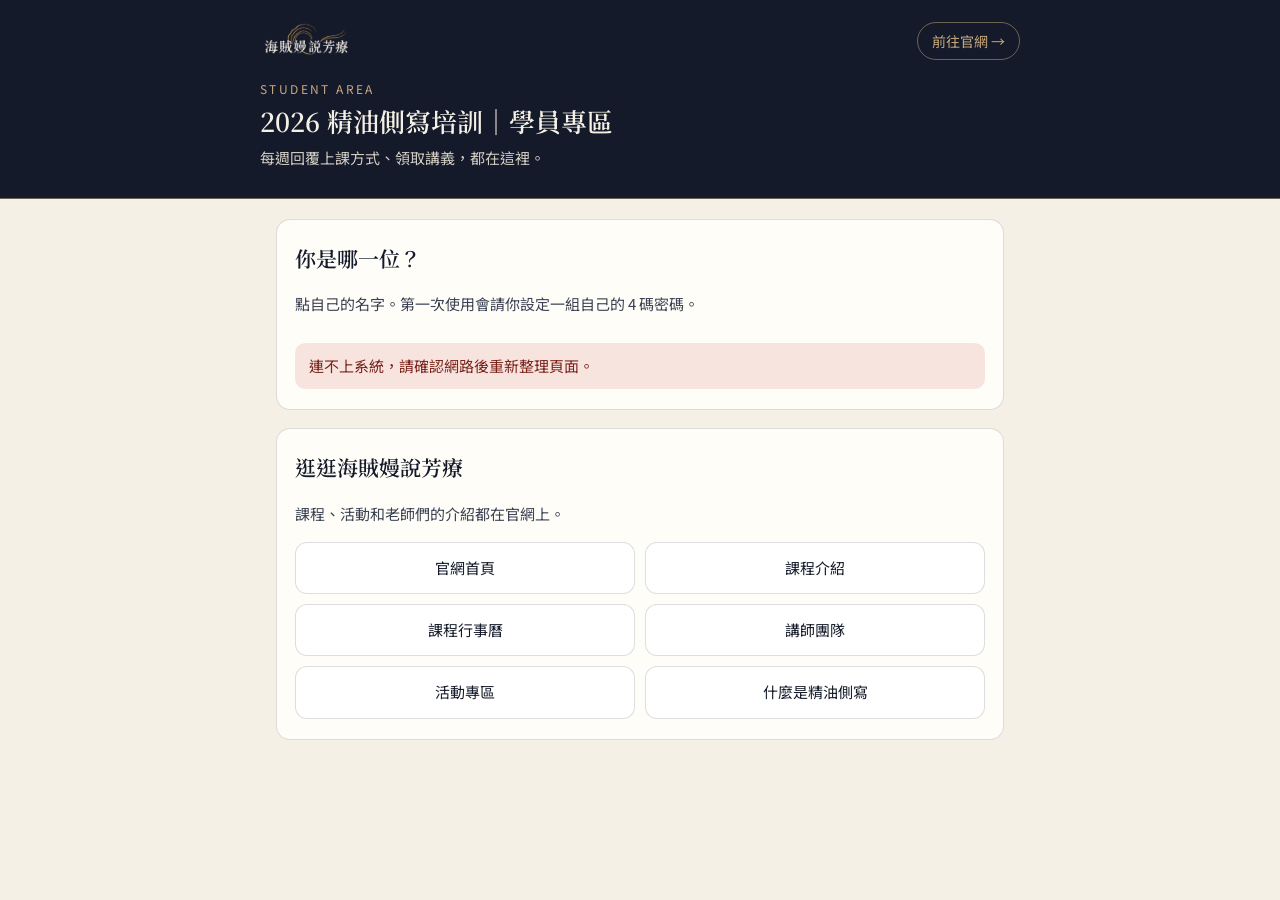
==== class-2026/index.html @ ffce5cee "學員專區：成果發表會標明顧及隱私不提供回放" ====
<!DOCTYPE html>
<html lang="zh-TW">
<head>
<meta charset="UTF-8">
<meta name="viewport" content="width=device-width, initial-scale=1">
<meta name="robots" content="noindex, nofollow">
<title>學員專區｜海賊嫚說芳療</title>
<link rel="preconnect" href="https://fonts.googleapis.com">
<link href="https://fonts.googleapis.com/css2?family=Noto+Sans+TC:wght@400;500;700&family=Noto+Serif+TC:wght@600&display=swap" rel="stylesheet">
<link rel="stylesheet" href="style.css?v=5">
</head>
<body>
<header class="top">
  <div class="top-inner">
    <div class="top-row"><a href="../index.html" aria-label="海賊嫚說芳療官網首頁"><img src="../logo-year-rings-white-gold-v2.png" alt="海賊嫚說芳療"></a><a class="top-link" href="../index.html">前往官網 →</a></div>
    <p class="eyebrow">STUDENT AREA</p>
    <h1>2026 精油側寫培訓｜學員專區</h1>
    <p class="sub">每週回覆上課方式、領取講義，都在這裡。</p>
  </div>
</header>
<main>
  <p class="muted hidden" id="loading">載入中…</p>

  <!-- 1. 選名字 -->
  <section class="card hidden" id="step-name">
    <h2>你是哪一位？</h2>
    <p class="muted">點自己的名字。第一次使用會請你設定一組自己的 4 碼密碼。</p>
    <div class="choices names" id="names"></div>
    <div class="alert hidden" id="name-err"></div>
  </section>

  <!-- 2. 設定或輸入密碼 -->
  <section class="card hidden" id="step-pin">
    <div class="row">
      <h2 id="pin-title">輸入密碼</h2>
      <button class="btn ghost" type="button" id="pin-back">換名字</button>
    </div>
    <p class="muted" id="pin-desc"></p>
    <form id="pin-form">
      <input type="password" id="pin1" inputmode="numeric" pattern="\d{4}" maxlength="4" autocomplete="off" aria-label="4 碼密碼" placeholder="4 碼數字">
      <input type="password" id="pin2" inputmode="numeric" pattern="\d{4}" maxlength="4" autocomplete="off" aria-label="再輸入一次" placeholder="再輸入一次" style="margin-top:10px">
      <button class="btn" type="submit" id="pin-btn">進入</button>
    </form>
    <p class="hint" id="pin-help"></p>
    <div class="alert hidden" id="pin-err"></div>
  </section>

  <!-- 3. 出席調查 -->
  <section class="card hidden" id="step-form">
    <div class="row">
      <h2 id="hello">你好</h2>
      <button class="btn ghost" type="button" id="logout">不是我，換人</button>
    </div>
    <p class="muted">選堂次，告訴老師這堂你會怎麼上課。可以一次把後面幾堂都先填好，也可以每週再填；截止前都能回來改，以最後一次為準。</p>
    <div class="alert" style="background:#F3ECDF;color:#4A3A22">
      <b>請注意</b><br>
      ・填寫與更改的截止時間是<b>上課前一天晚上 8 點</b>（週三班是週二晚上 8 點，週六班和請假是週五晚上 8 點），之後就不能再改。<br>
      ・選了實體或線上，就請<b>務必出席</b>。教室、講義、精油和線上安排都是照這份統計準備的。臨時有狀況，請直接私訊小馨子。
    </div>
    <div class="tabs" role="tablist" id="tabs"></div>
    <div id="session-head"></div>

    <h3>① 這堂上哪一天？</h3>
    <div class="choices" id="days"></div>

    <div id="mode-wrap">
      <h3>② 用什麼方式上課？</h3>
      <div class="choices" id="modes"></div>
      <p class="hint" id="mode-note"></p>
    </div>

    <h3>想跟老師說的話（可不填）</h3>
    <textarea id="note" maxlength="200" placeholder="例如：會晚 20 分鐘到"></textarea>

    <button class="btn" type="button" id="submit">送出</button>
    <div class="alert hidden" id="lock-msg"></div>
    <div class="alert hidden" id="form-err"></div>
    <div class="ok hidden" id="form-ok"></div>
    <div id="after-dl"></div>
  </section>

  <!-- 4. 講義 -->
  <section class="card hidden" id="step-dl">
    <h2>我的講義</h2>
    <p class="muted">每份講義都印有你的名字，僅供個人學習使用，請不要轉傳。老師更新內容時，會標示「有新版」，請重新下載。</p>
    <ul class="dl" id="dl-list"></ul>
    <p class="muted hidden" id="dl-empty">講義還沒上傳，上課前會放上來。</p>
    <div class="alert hidden" id="dl-err"></div>
  </section>

  <!-- 5. 上課資訊 -->
  <section class="card hidden" id="step-info">
    <h2>上課資訊</h2>
    <ul class="info">
      <li>時間：09:30–16:30（午休一小時）</li>
      <li>教室：臺北市中山區新生北路1段110號8樓之3（Google Map 可搜尋「保信乾洗商店」）</li>
      <li>線上：Google Meet，與實體課程同步</li>
      <li>週三班：11/18、11/25、12/2、12/9，成果發表會 2027/1/6</li>
      <li>週六班：11/21、11/28、12/5、12/12，成果發表會 2027/1/9</li>
    </ul>
  </section>

  <!-- 6. 官網 -->
  <section class="card" id="site-card">
    <h2>逛逛海賊嫚說芳療</h2>
    <p class="muted">課程、活動和老師們的介紹都在官網上。</p>
    <div class="site-links">
      <a href="../index.html">官網首頁</a>
      <a href="../courses.html">課程介紹</a>
      <a href="../calendar.html">課程行事曆</a>
      <a href="../team.html">講師團隊</a>
      <a href="../events.html">活動專區</a>
      <a href="../profiling.html">什麼是精油側寫</a>
    </div>
  </section>
</main>

<script src="common.js?v=5"></script>
<script>
const $ = id => document.getElementById(id);
const store = {
  get(k) { try { return localStorage.getItem(k); } catch (e) { return null; } },
  set(k, v) { try { localStorage.setItem(k, v); } catch (e) {} },
  del(k) { try { localStorage.removeItem(k); } catch (e) {} },
};
const state = { roster: [], name: '', pin: '', claimed: false, latest: {}, handouts: [], idx: currentIndex(), day: '', mode: '' };
const LOGGED_IN = ['step-form', 'step-dl', 'step-info'];

function show(id, on = true) { $(id).classList.toggle('hidden', !on); }
function only(ids) {
  ['loading', 'step-name', 'step-pin', ...LOGGED_IN].forEach(id => show(id, ids.includes(id)));
}
function errText(code) {
  return ({
    pin: '密碼不對，請再試一次。',
    pinformat: '密碼要是 4 個數字。',
    locked: '輸錯太多次了，請 15 分鐘後再試，或直接找小馨子。',
    claimed: '這個名字剛剛已經被設定密碼了。如果不是你設定的，請找小馨子。',
    unclaimed: '這個名字還沒設定密碼，請重新點一次自己的名字。',
    name: '名單裡找不到這個名字，請找小馨子。',
    deadline: '這個選項已經過了截止時間（上課前一天晚上 8 點），有狀況請私訊小馨子。',
    locked_prev: '這堂你原本的登記已經截止，不能再更改，有狀況請私訊小馨子。',
    file: '找不到這份講義，請找小馨子。',
  })[code] || '系統忙碌中，請稍後再試，或找小馨子。（' + code + '）';
}

// ---------- 登入 ----------
async function loadRoster() {
  only(['loading']);
  try {
    const r = await api({ action: 'roster' });
    if (!r.ok) throw new Error(r.error);
    state.roster = r.students;
    $('names').innerHTML = r.students.map(s =>
      `<button type="button" class="choice" data-name="${esc(s.name)}">${esc(s.name)}${s.claimed ? '' : '<small>第一次使用</small>'}</button>`).join('');
    only(['step-name']);
  } catch (e) {
    only(['step-name']);
    $('name-err').textContent = '連不上系統，請確認網路後重新整理頁面。'; show('name-err');
  }
}

function askPin(name) {
  const s = state.roster.find(x => x.name === name);
  state.name = name; state.claimed = !!(s && s.claimed);
  $('pin1').value = ''; $('pin2').value = ''; show('pin-err', false);
  show('pin2', !state.claimed);
  if (state.claimed) {
    $('pin-title').textContent = name + '，請輸入密碼';
    $('pin-desc').textContent = '輸入你之前設定的 4 碼密碼。';
    $('pin-help').textContent = '忘記密碼，或你從來沒設定過卻要你輸入密碼（可能有人點錯名字），請找小馨子幫你重設。';
    $('pin-btn').textContent = '進入';
  } else {
    $('pin-title').textContent = name + '，設定你的密碼';
    $('pin-desc').textContent = '第一次使用，請設定一組你自己記得住的 4 碼數字。之後這個名字只有你進得去。';
    $('pin-help').textContent = '這台手機會記住你，下次打開就直接進來。換手機時才需要再輸入。';
    $('pin-btn').textContent = '設定並進入';
  }
  only(['step-pin']);
  $('pin1').focus();
}

async function submitPin() {
  const p1 = $('pin1').value.trim(), p2 = $('pin2').value.trim();
  show('pin-err', false);
  if (!/^\d{4}$/.test(p1)) { $('pin-err').textContent = errText('pinformat'); show('pin-err'); return; }
  if (!state.claimed && p1 !== p2) { $('pin-err').textContent = '兩次輸入的密碼不一樣，請再輸入一次。'; show('pin-err'); return; }
  $('pin-btn').disabled = true;
  try {
    if (!state.claimed) {
      const c = await api({ action: 'claim', name: state.name, pin: p1 });
      if (!c.ok) throw new Error(c.error);
    }
    const ok = await login(state.name, p1);
    if (!ok) throw new Error(state.lastError || 'pin');
  } catch (e) {
    $('pin-err').textContent = errText(e.message); show('pin-err');
  } finally { $('pin-btn').disabled = false; }
}

async function login(name, pin) {
  const r = await api({ action: 'login', name, pin });
  if (!r.ok) { state.lastError = r.error; return false; }
  state.name = name; state.pin = pin; state.latest = r.latest || {}; state.handouts = r.handouts || [];
  store.set('cls_name', name); store.set('cls_pin', pin);
  $('hello').textContent = name + '，你好';
  only(LOGGED_IN);
  renderTabs(); renderSession(); renderHandouts();
  return true;
}

function logout() {
  store.del('cls_name'); store.del('cls_pin');
  state.name = ''; state.pin = ''; state.latest = {}; state.handouts = [];
  loadRoster();
}

// ---------- 出席調查 ----------
function renderTabs() {
  const cur = currentIndex();
  $('tabs').innerHTML = SESSIONS.map((s, i) => i < cur ? '' :
    `<button type="button" class="tab" role="tab" data-i="${i}" aria-selected="${i === state.idx}">${s.key}${i === cur ? '（本週）' : ''}</button>`).join('');
}

function renderSession() {
  const s = SESSIONS[state.idx];
  const mine = state.latest[s.key];
  state.day = mine ? mine.day : ''; state.mode = mine ? mine.mode : '';
  $('note').value = mine ? (mine.note || '') : '';
  $('session-head').innerHTML = `<p><span class="badge">${s.key}</span>　週三 ${md(s.wed)}／週六 ${md(s.sat)}</p>` +
    (mine ? `<div class="ok">你目前登記：${esc(summary(mine, s))}（${esc(mine.time)} 填寫）。要改的話重新選擇後送出。</div>` : '');
  show('form-ok', false); show('form-err', false); $('after-dl').innerHTML = '';
  renderChoices();
}

function summary(m, s) {
  if (m.day === '請假') return s.noReplay ? '請假（這堂沒有回放）' : '請假，看回放';
  return `${m.day} ${md(m.day === '週三' ? s.wed : s.sat)}・${m.mode}`;
}

function lockedPrev() {
  const s = SESSIONS[state.idx];
  const mine = state.latest[s.key];
  return !!(mine && Date.now() > deadlineOf(s, mine.day));
}

function renderChoices() {
  const s = SESSIONS[state.idx];
  const now = Date.now();
  const locked = lockedPrev();
  const days = [['週三', '週三班', md(s.wed)], ['週六', '週六班', md(s.sat)], ['請假', '請假', s.noReplay ? '這堂沒有回放' : '看回放']];
  $('days').innerHTML = days.map(([v, t, sub]) => {
    const closed = now > deadlineOf(s, v);
    return `<button type="button" class="choice" data-day="${v}" aria-pressed="${state.day === v}" ${closed || locked ? 'disabled' : ''}>${t}<small>${sub}</small>` +
      `<small>${closed ? '已截止' : deadlineText(s, v) + '前'}</small></button>`;
  }).join('');
  $('submit').disabled = locked;
  $('lock-msg').textContent = locked ? '這堂已經過了截止時間，不能再更改。臨時有狀況請直接私訊小馨子。' : '';
  show('lock-msg', locked);
  const needMode = state.day && state.day !== '請假';
  show('mode-wrap', needMode);
  if (s.modes.length === 1 && needMode) state.mode = s.modes[0];
  $('modes').innerHTML = ['實體', '線上'].map(m => {
    const ok = s.modes.includes(m);
    return `<button type="button" class="choice" data-mode="${m}" aria-pressed="${state.mode === m}" ${ok ? '' : 'disabled'}>${m === '實體' ? '實體（到教室）' : '線上（Google Meet）'}${ok ? (s.suggest === m ? '<small>建議這堂到現場</small>' : '') : '<small>本堂不開放</small>'}</button>`;
  }).join('');
  $('mode-note').textContent = s.note || '';
}

async function submit() {
  const s = SESSIONS[state.idx];
  show('form-err', false); show('form-ok', false);
  if (!state.day) { $('form-err').textContent = '請先選這堂上哪一天。'; show('form-err'); return; }
  if (state.day !== '請假' && !s.modes.includes(state.mode)) { $('form-err').textContent = '請選上課方式。'; show('form-err'); return; }
  $('submit').disabled = true;
  try {
    const r = await api({ action: 'submit', name: state.name, pin: state.pin, session: s.key, day: state.day, mode: state.mode, note: $('note').value.trim() });
    if (!r.ok) throw new Error(r.error);
    state.latest = r.latest || state.latest; state.handouts = r.handouts || state.handouts;
    renderSession(); renderHandouts();
    $('form-ok').textContent = `已收到！${s.key}：${summary(state.latest[s.key], s)}。謝謝你，老師那邊已經看得到了。`;
    show('form-ok');
    const these = state.handouts.filter(h => h.session === s.key);
    $('after-dl').innerHTML = these.length
      ? `<h3>順便領這堂的講義</h3><ul class="dl">${these.map(dlItem).join('')}</ul>`
      : `<p class="muted" style="margin-top:12px">這堂的講義還沒上傳，放上來後會出現在下方「我的講義」。</p>`;
  } catch (e) {
    $('form-err').textContent = e.message === 'pin' || e.message === 'locked'
      ? '登入狀態失效，請按「不是我，換人」重新登入。'
      : (e.message === 'deadline' || e.message === 'locked_prev') ? errText(e.message)
      : '送出失敗，請再按一次；一直不行請找小馨子。';
    show('form-err');
  } finally { $('submit').disabled = lockedPrev(); }
}

// ---------- 講義 ----------
function dlItem(h) {
  const tag = h.isNew ? ' <span class="badge" style="background:#F7E4DF;color:#7A231B">有新版</span>'
    : h.downloaded ? ' <small class="muted">已下載</small>' : '';
  return `<li><span><span class="badge">${esc(h.session)}</span> ${esc(h.title)}${tag}<br><small class="muted">${esc(h.updated || '')} 更新</small></span>` +
    `<button type="button" class="btn" data-id="${esc(h.id)}">下載</button></li>`;
}

function renderHandouts() {
  const list = state.handouts;
  show('dl-empty', list.length === 0);
  $('dl-list').innerHTML = list.map(dlItem).join('');
}

async function download(btn) {
  const old = btn.textContent; btn.disabled = true; btn.textContent = '準備中…'; show('dl-err', false);
  try {
    const r = await api({ action: 'download', name: state.name, pin: state.pin, id: btn.dataset.id });
    if (!r.ok) throw new Error(r.error);
    const bytes = Uint8Array.from(atob(r.data), c => c.charCodeAt(0));
    const url = URL.createObjectURL(new Blob([bytes], { type: r.mime || 'application/pdf' }));
    const a = document.createElement('a'); a.href = url; a.download = r.filename; document.body.appendChild(a); a.click(); a.remove();
    setTimeout(() => URL.revokeObjectURL(url), 10000);
    const h = state.handouts.find(x => x.id === btn.dataset.id);
    if (h) { h.downloaded = true; h.isNew = false; }
    renderHandouts();
  } catch (e) {
    $('dl-err').textContent = '下載失敗，請再試一次；一直不行請找小馨子。'; show('dl-err');
    btn.disabled = false; btn.textContent = old;
  }
}

// ---------- 事件 ----------
$('names').addEventListener('click', e => { const b = e.target.closest('[data-name]'); if (b) askPin(b.dataset.name); });
$('pin-back').addEventListener('click', () => only(['step-name']));
$('pin-form').addEventListener('submit', e => { e.preventDefault(); submitPin(); });
$('logout').addEventListener('click', logout);
$('tabs').addEventListener('click', e => { const b = e.target.closest('[data-i]'); if (!b) return; state.idx = +b.dataset.i; renderTabs(); renderSession(); });
$('days').addEventListener('click', e => { const b = e.target.closest('[data-day]'); if (!b) return; state.day = b.dataset.day; if (state.day === '請假') state.mode = ''; renderChoices(); });
$('modes').addEventListener('click', e => { const b = e.target.closest('[data-mode]'); if (!b || b.disabled) return; state.mode = b.dataset.mode; renderChoices(); });
$('submit').addEventListener('click', submit);
document.addEventListener('click', e => { const b = e.target.closest('.dl [data-id]'); if (b && !b.disabled) download(b); });

(async () => {
  const n = store.get('cls_name'), p = store.get('cls_pin');
  if (n && p) {
    only(['loading']);
    try { if (await login(n, p)) return; } catch (e) {}
    store.del('cls_pin');
  }
  loadRoster();
})();
</script>
</body>
</html>
---- class-2026/style.css ----
:root {
  --paper: #F5F0E6;
  --paper-2: #EDE5D6;
  --ink: #141A29;
  --ink-soft: #3A4152;
  --amber: #C8A97E;
  --amber-deep: #80603B;
  --red: #B5372B;
  --line: rgba(20, 26, 41, .14);
  --card: #FFFDF8;
}
* { box-sizing: border-box; }
html { -webkit-text-size-adjust: 100%; }
body {
  margin: 0; background: var(--paper); color: var(--ink);
  font-family: 'Noto Sans TC', -apple-system, 'PingFang TC', sans-serif;
  font-size: 17px; line-height: 1.75;
}
.top {
  background: var(--ink); color: var(--paper); padding: 18px 16px 26px;
  border-bottom: 1px solid rgba(200, 169, 126, .5);
}
.top-inner { max-width: 760px; margin: 0 auto; }
.top img { height: 46px; display: block; }
.top-row { display: flex; align-items: center; justify-content: space-between; gap: 12px; margin-bottom: 14px; }
.top-link { color: var(--amber); font-size: 14px; text-decoration: none; border: 1px solid rgba(200,169,126,.5); border-radius: 999px; padding: 6px 14px; white-space: nowrap; }
.top-link:hover { background: rgba(200,169,126,.15); }
.site-links { display: grid; grid-template-columns: 1fr 1fr; gap: 10px; margin-top: 10px; }
.site-links a { display: block; text-align: center; padding: 12px 8px; border: 1.5px solid var(--line); border-radius: 12px; background: #fff; color: var(--ink); text-decoration: none; font-size: 15px; }
.site-links a:hover { border-color: var(--amber); }
.eyebrow { color: var(--amber); letter-spacing: .2em; font-size: 12px; margin: 0 0 4px; }
.top h1 { font-family: 'Noto Serif TC', serif; font-weight: 600; font-size: 26px; margin: 0; line-height: 1.4; }
.top p.sub { color: #D2CDC3; margin: 6px 0 0; font-size: 15px; }
main { max-width: 760px; margin: 0 auto; padding: 20px 16px 60px; }
.card {
  background: var(--card); border: 1px solid var(--line); border-radius: 14px;
  padding: 20px 18px; margin-bottom: 18px;
}
.card h2 { font-family: 'Noto Serif TC', serif; font-size: 21px; margin: 0 0 4px; font-weight: 600; }
.card h3 { font-size: 16px; margin: 18px 0 8px; color: var(--ink-soft); font-weight: 500; }
.muted { color: var(--ink-soft); font-size: 15px; }
.hint { font-size: 14px; color: var(--amber-deep); margin: 6px 0 0; }
.alert { background: #F7E4DF; color: #7A231B; border-radius: 10px; padding: 10px 14px; font-size: 15px; margin-top: 10px; }
.ok { background: #E9EFE3; color: #2F4A2A; border-radius: 10px; padding: 12px 14px; font-size: 15px; margin-top: 12px; }
.choices { display: flex; flex-wrap: wrap; gap: 10px; }
.choice {
  appearance: none; border: 1.5px solid var(--line); background: #fff; color: var(--ink);
  border-radius: 12px; padding: 12px 16px; font: inherit; font-size: 16px; cursor: pointer;
  min-height: 48px; flex: 1 1 140px; text-align: center; line-height: 1.4;
}
.choice small { display: block; font-size: 13px; color: var(--ink-soft); }
.choice[aria-pressed="true"] { border-color: var(--ink); background: var(--ink); color: var(--paper); }
.choice[aria-pressed="true"] small { color: #D2CDC3; }
.choice:disabled { opacity: .45; cursor: not-allowed; }
.names .choice { flex: 1 1 120px; }
input[type=password], input[type=text], textarea {
  width: 100%; font: inherit; font-size: 16px; padding: 12px 14px; border-radius: 10px;
  border: 1.5px solid var(--line); background: #fff; color: var(--ink);
}
textarea { min-height: 70px; resize: vertical; }
.btn {
  appearance: none; border: 0; background: var(--red); color: #fff; font: inherit; font-size: 17px;
  padding: 13px 22px; border-radius: 12px; cursor: pointer; width: 100%; margin-top: 16px; min-height: 50px;
}
.btn:disabled { opacity: .5; cursor: wait; }
.btn.ghost { background: transparent; color: var(--ink); border: 1.5px solid var(--line); width: auto; margin: 0; padding: 6px 12px; min-height: 0; font-size: 14px; }
.row { display: flex; align-items: center; justify-content: space-between; gap: 10px; flex-wrap: wrap; }
.tabs { display: flex; gap: 8px; overflow-x: auto; padding-bottom: 4px; margin-bottom: 14px; }
.tab {
  appearance: none; border: 1.5px solid var(--line); background: #fff; border-radius: 999px; padding: 6px 14px;
  font: inherit; font-size: 15px; white-space: nowrap; cursor: pointer; color: var(--ink);
}
.tab[aria-selected="true"] { background: var(--ink); color: var(--paper); border-color: var(--ink); }
.badge { display: inline-block; background: var(--paper-2); border-radius: 6px; padding: 0 8px; font-size: 14px; color: var(--amber-deep); }
.info { font-size: 15px; color: var(--ink-soft); margin: 0; padding-left: 1.1em; }
.info li { margin: 2px 0; }
.dl { list-style: none; margin: 0; padding: 0; }
.dl li { display: flex; justify-content: space-between; align-items: center; gap: 10px; padding: 12px 0; border-top: 1px solid var(--line); }
.dl li:first-child { border-top: 0; }
.dl .btn { width: auto; margin: 0; padding: 8px 16px; min-height: 0; font-size: 15px; background: var(--ink); }
.hidden { display: none !important; }

/* 老師統計頁 */
.grid2 { display: grid; grid-template-columns: 1fr 1fr; gap: 14px; }
@media (max-width: 560px) { .grid2 { grid-template-columns: 1fr; } }
.daybox { background: #fff; border: 1px solid var(--line); border-radius: 12px; padding: 14px; }
.daybox h3 { margin: 0 0 8px; color: var(--ink); font-size: 18px; }
.stat { display: flex; justify-content: space-between; align-items: baseline; border-top: 1px dashed var(--line); padding: 8px 0 4px; }
.stat:first-of-type { border-top: 0; }
.stat .n { font-family: 'Noto Serif TC', serif; font-size: 28px; font-weight: 600; line-height: 1; }
.stat .n.zero { color: #B9B2A5; }
.names-line { font-size: 15px; color: var(--ink-soft); margin: 0 0 6px; }
.big-total { font-size: 15px; color: var(--ink-soft); margin: 6px 0 14px; }
.missing { border-left: 4px solid var(--red); }
table.overview { width: 100%; border-collapse: collapse; font-size: 14px; }
.table-wrap { overflow-x: auto; }
table.overview th, table.overview td { border-bottom: 1px solid var(--line); padding: 7px 6px; text-align: center; white-space: nowrap; }
table.overview th:first-child, table.overview td:first-child { text-align: left; }
td.leave { color: var(--red); }
td.empty { color: #B9B2A5; }
.notes li { margin: 4px 0; font-size: 15px; }
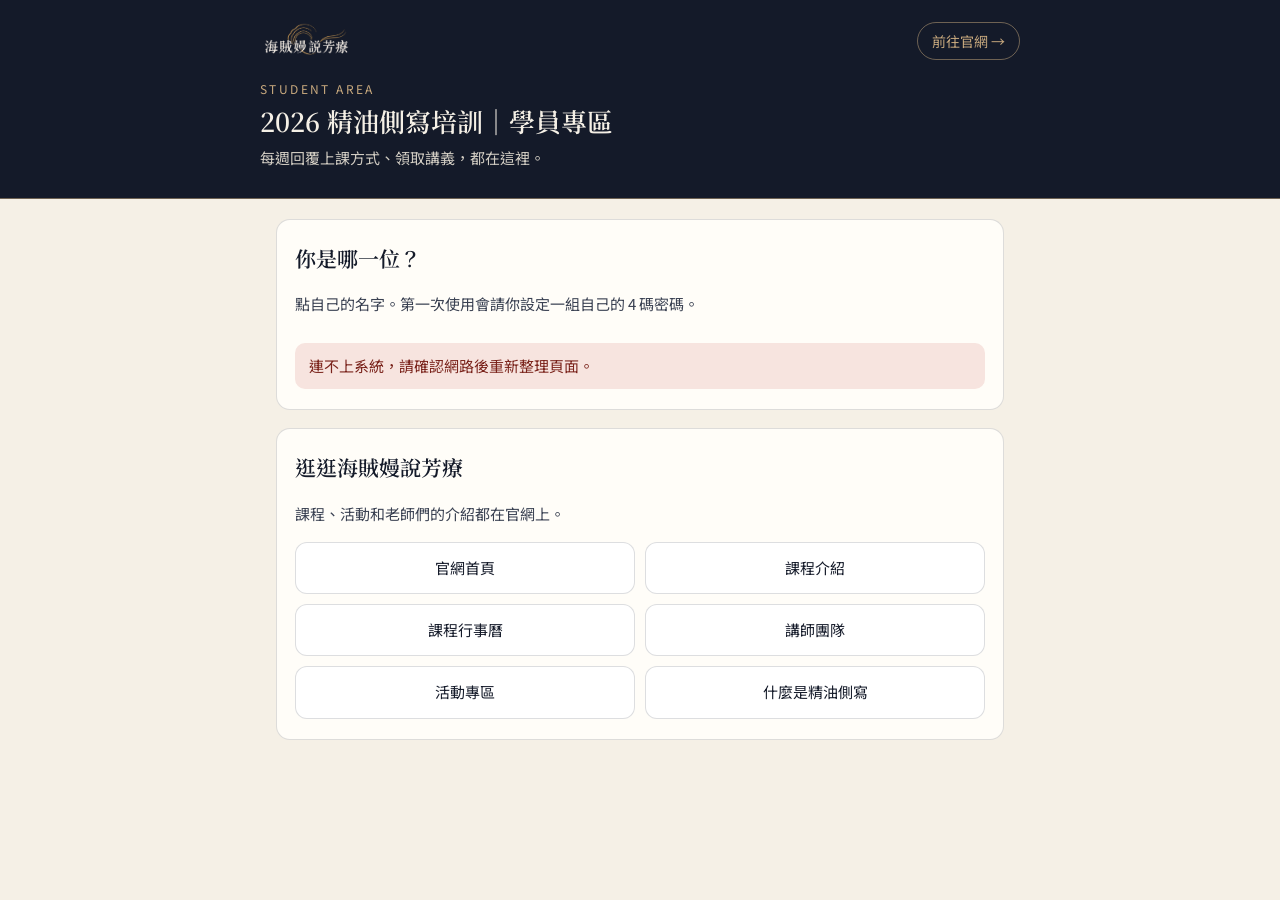
==== commit d9e86461: "學員專區：成果發表會無法到場請私訊小馨子" ====
--- a/class-2026/index.html
+++ b/class-2026/index.html
@@ -7,7 +7,7 @@
 <title>學員專區｜海賊嫚說芳療</title>
 <link rel="preconnect" href="https://fonts.googleapis.com">
 <link href="https://fonts.googleapis.com/css2?family=Noto+Sans+TC:wght@400;500;700&family=Noto+Serif+TC:wght@600&display=swap" rel="stylesheet">
-<link rel="stylesheet" href="style.css?v=5">
+<link rel="stylesheet" href="style.css?v=7">
 </head>
 <body>
 <header class="top">
@@ -115,7 +115,7 @@
   </section>
 </main>
 
-<script src="common.js?v=5"></script>
+<script src="common.js?v=7"></script>
 <script>
 const $ = id => document.getElementById(id);
 const store = {
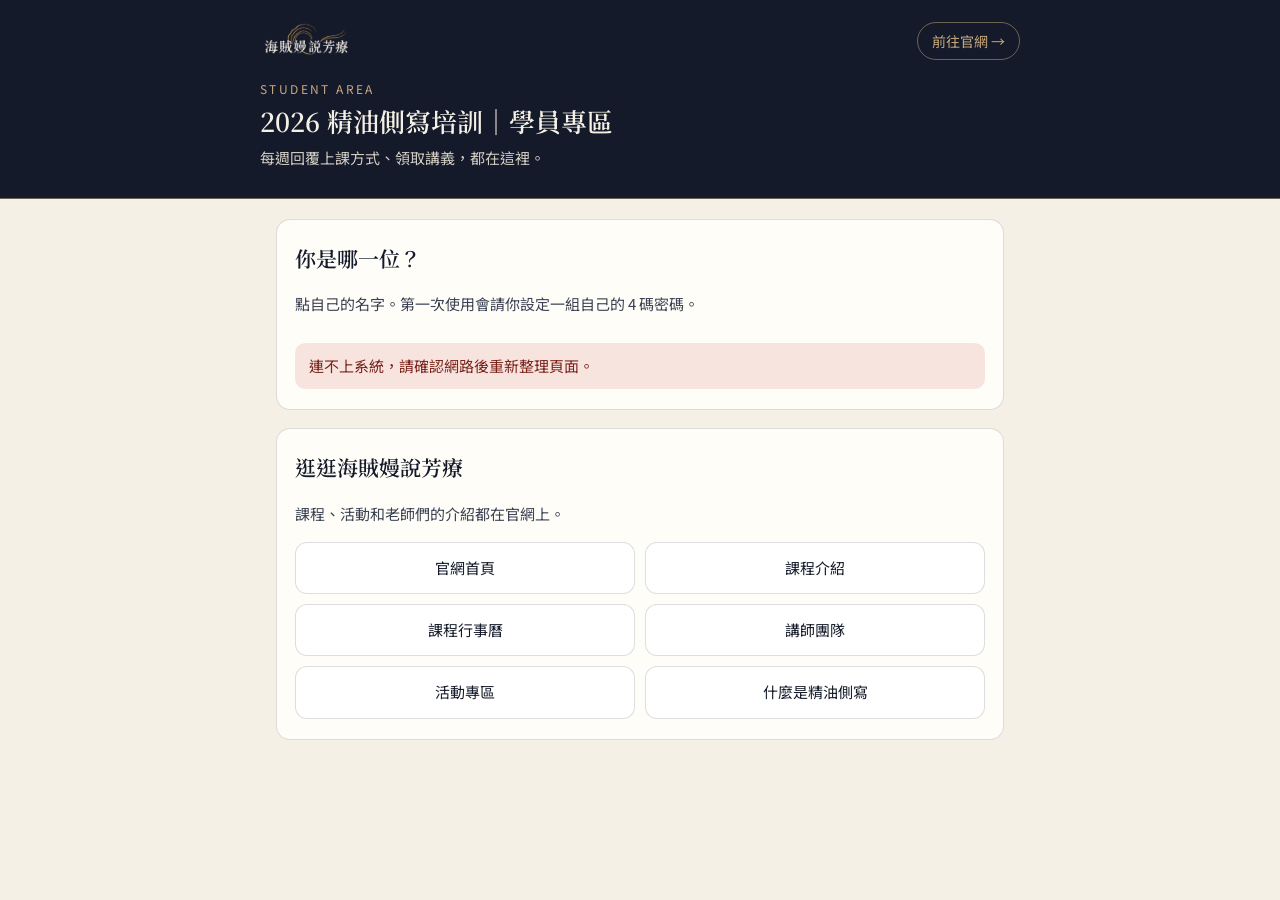
==== commit be76c929: "學員專區：成果發表會分享方式改由私訊說明" ====
--- a/class-2026/index.html
+++ b/class-2026/index.html
@@ -7,7 +7,7 @@
 <title>學員專區｜海賊嫚說芳療</title>
 <link rel="preconnect" href="https://fonts.googleapis.com">
 <link href="https://fonts.googleapis.com/css2?family=Noto+Sans+TC:wght@400;500;700&family=Noto+Serif+TC:wght@600&display=swap" rel="stylesheet">
-<link rel="stylesheet" href="style.css?v=7">
+<link rel="stylesheet" href="style.css?v=8">
 </head>
 <body>
 <header class="top">
@@ -115,7 +115,7 @@
   </section>
 </main>
 
-<script src="common.js?v=7"></script>
+<script src="common.js?v=8"></script>
 <script>
 const $ = id => document.getElementById(id);
 const store = {
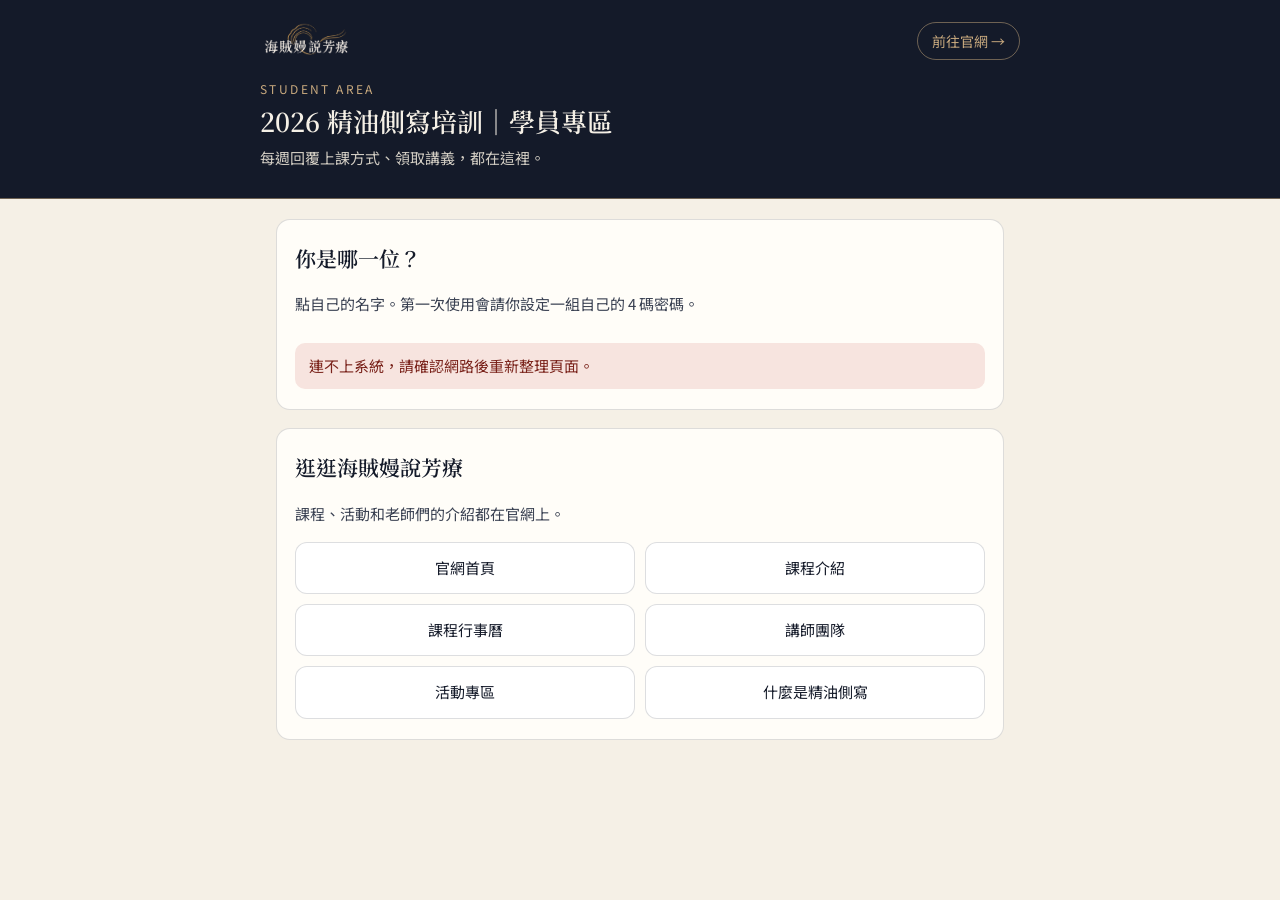
==== commit b4db252c: "學員專區：下載講義前先簽學習保證書（含錄影回放規範），老師頁顯示簽署狀態" ====
--- a/class-2026/index.html
+++ b/class-2026/index.html
@@ -7,7 +7,7 @@
 <title>學員專區｜海賊嫚說芳療</title>
 <link rel="preconnect" href="https://fonts.googleapis.com">
 <link href="https://fonts.googleapis.com/css2?family=Noto+Sans+TC:wght@400;500;700&family=Noto+Serif+TC:wght@600&display=swap" rel="stylesheet">
-<link rel="stylesheet" href="style.css?v=8">
+<link rel="stylesheet" href="style.css?v=9">
 </head>
 <body>
 <header class="top">
@@ -83,6 +83,20 @@
   <section class="card hidden" id="step-dl">
     <h2>我的講義</h2>
     <p class="muted">每份講義都印有你的名字，僅供個人學習使用，請不要轉傳。老師更新內容時，會標示「有新版」，請重新下載。</p>
+    <div class="agree hidden" id="agree-box">
+      <h3 id="agree-title" style="margin-top:6px">學習保證書</h3>
+      <p class="muted" style="margin:0 0 6px">下載講義前，請先閱讀並簽署。只要填一次。</p>
+      <div class="agree-text">
+        <p id="agree-intro"></p>
+        <ol id="agree-items"></ol>
+      </div>
+      <label class="agree-check"><input type="checkbox" id="agree-ok"> 我已閱讀，並同意以上內容</label>
+      <label for="agree-sign" class="muted" style="display:block;margin-top:10px">請輸入你的全名（當作簽名）</label>
+      <input type="text" id="agree-sign" maxlength="30" autocomplete="name" placeholder="例如：王小明">
+      <button class="btn" type="button" id="agree-btn">簽署並開始下載講義</button>
+      <div class="alert hidden" id="agree-err"></div>
+    </div>
+    <p class="ok hidden" id="agree-done"></p>
     <ul class="dl" id="dl-list"></ul>
     <p class="muted hidden" id="dl-empty">講義還沒上傳，上課前會放上來。</p>
     <div class="alert hidden" id="dl-err"></div>
@@ -115,7 +129,7 @@
   </section>
 </main>
 
-<script src="common.js?v=8"></script>
+<script src="common.js?v=9"></script>
 <script>
 const $ = id => document.getElementById(id);
 const store = {
@@ -123,7 +137,7 @@
   set(k, v) { try { localStorage.setItem(k, v); } catch (e) {} },
   del(k) { try { localStorage.removeItem(k); } catch (e) {} },
 };
-const state = { roster: [], name: '', pin: '', claimed: false, latest: {}, handouts: [], idx: currentIndex(), day: '', mode: '' };
+const state = { roster: [], name: '', pin: '', claimed: false, agreed: false, latest: {}, handouts: [], idx: currentIndex(), day: '', mode: '' };
 const LOGGED_IN = ['step-form', 'step-dl', 'step-info'];
 
 function show(id, on = true) { $(id).classList.toggle('hidden', !on); }
@@ -141,6 +155,8 @@
     deadline: '這個選項已經過了截止時間（上課前一天晚上 8 點），有狀況請私訊小馨子。',
     locked_prev: '這堂你原本的登記已經截止，不能再更改，有狀況請私訊小馨子。',
     file: '找不到這份講義，請找小馨子。',
+    agree: '請先簽署下方的學習保證書，才能下載講義。',
+    sign: '請勾選同意，並輸入你的全名。',
   })[code] || '系統忙碌中，請稍後再試，或找小馨子。（' + code + '）';
 }
 
@@ -201,7 +217,7 @@
 async function login(name, pin) {
   const r = await api({ action: 'login', name, pin });
   if (!r.ok) { state.lastError = r.error; return false; }
-  state.name = name; state.pin = pin; state.latest = r.latest || {}; state.handouts = r.handouts || [];
+  state.name = name; state.pin = pin; state.latest = r.latest || {}; state.handouts = r.handouts || []; state.agreed = !!r.agreed;
   store.set('cls_name', name); store.set('cls_pin', pin);
   $('hello').textContent = name + '，你好';
   only(LOGGED_IN);
@@ -211,7 +227,7 @@
 
 function logout() {
   store.del('cls_name'); store.del('cls_pin');
-  state.name = ''; state.pin = ''; state.latest = {}; state.handouts = [];
+  state.name = ''; state.pin = ''; state.latest = {}; state.handouts = []; state.agreed = false;
   loadRoster();
 }
 
@@ -281,7 +297,9 @@
     $('form-ok').textContent = `已收到！${s.key}：${summary(state.latest[s.key], s)}。謝謝你，老師那邊已經看得到了。`;
     show('form-ok');
     const these = state.handouts.filter(h => h.session === s.key);
-    $('after-dl').innerHTML = these.length
+    $('after-dl').innerHTML = these.length && !state.agreed
+      ? `<p class="muted" style="margin-top:12px">這堂的講義已經上傳了！第一次下載前，請先到下方「我的講義」簽署學習保證書。</p>`
+      : these.length
       ? `<h3>順便領這堂的講義</h3><ul class="dl">${these.map(dlItem).join('')}</ul>`
       : `<p class="muted" style="margin-top:12px">這堂的講義還沒上傳，放上來後會出現在下方「我的講義」。</p>`;
   } catch (e) {
@@ -304,7 +322,31 @@
 function renderHandouts() {
   const list = state.handouts;
   show('dl-empty', list.length === 0);
-  $('dl-list').innerHTML = list.map(dlItem).join('');
+  show('agree-box', list.length > 0 && !state.agreed);
+  $('dl-list').innerHTML = state.agreed ? list.map(dlItem).join('')
+    : list.map(h => `<li><span><span class="badge">${esc(h.session)}</span> ${esc(h.title)}<br><small class="muted">簽署保證書後即可下載</small></span></li>`).join('');
+}
+
+function renderAgreement() {
+  $('agree-title').textContent = AGREEMENT.title;
+  $('agree-intro').textContent = AGREEMENT.intro;
+  $('agree-items').innerHTML = AGREEMENT.items.map(t => `<li>${esc(t)}</li>`).join('');
+}
+
+async function agree() {
+  const sign = $('agree-sign').value.trim();
+  show('agree-err', false);
+  if (!$('agree-ok').checked || !sign) { $('agree-err').textContent = errText('sign'); show('agree-err'); return; }
+  $('agree-btn').disabled = true;
+  try {
+    const r = await api({ action: 'agree', name: state.name, pin: state.pin, sign, version: AGREEMENT.version });
+    if (!r.ok) throw new Error(r.error);
+    state.agreed = true;
+    $('agree-done').textContent = '已收到你的學習保證書，謝謝！現在可以下載講義了。'; show('agree-done');
+    renderHandouts();
+  } catch (e) {
+    $('agree-err').textContent = e.message === 'sign' ? errText('sign') : '送出失敗，請再試一次；一直不行請找小馨子。'; show('agree-err');
+  } finally { $('agree-btn').disabled = false; }
 }
 
 async function download(btn) {
@@ -320,7 +362,8 @@
     if (h) { h.downloaded = true; h.isNew = false; }
     renderHandouts();
   } catch (e) {
-    $('dl-err').textContent = '下載失敗，請再試一次；一直不行請找小馨子。'; show('dl-err');
+    if (e.message === 'agree') { state.agreed = false; renderHandouts(); }
+    $('dl-err').textContent = e.message === 'agree' ? errText('agree') : '下載失敗，請再試一次；一直不行請找小馨子。'; show('dl-err');
     btn.disabled = false; btn.textContent = old;
   }
 }
@@ -334,6 +377,8 @@
 $('days').addEventListener('click', e => { const b = e.target.closest('[data-day]'); if (!b) return; state.day = b.dataset.day; if (state.day === '請假') state.mode = ''; renderChoices(); });
 $('modes').addEventListener('click', e => { const b = e.target.closest('[data-mode]'); if (!b || b.disabled) return; state.mode = b.dataset.mode; renderChoices(); });
 $('submit').addEventListener('click', submit);
+$('agree-btn').addEventListener('click', agree);
+renderAgreement();
 document.addEventListener('click', e => { const b = e.target.closest('.dl [data-id]'); if (b && !b.disabled) download(b); });
 
 (async () => {
--- a/class-2026/style.css
+++ b/class-2026/style.css
@@ -80,6 +80,14 @@
 .dl .btn { width: auto; margin: 0; padding: 8px 16px; min-height: 0; font-size: 15px; background: var(--ink); }
 .hidden { display: none !important; }
 
+.agree { border: 1.5px solid var(--amber); border-radius: 12px; padding: 14px 16px; margin: 10px 0 14px; background: #FFFBF3; }
+.agree-text { background: #fff; border: 1px solid var(--line); border-radius: 10px; padding: 10px 14px; font-size: 15px; }
+.agree-text p { margin: 0 0 4px; }
+.agree-text ol { margin: 0; padding-left: 1.3em; }
+.agree-text li { margin: 3px 0; }
+.agree-check { display: flex; gap: 8px; align-items: center; margin-top: 12px; font-size: 16px; cursor: pointer; }
+.agree-check input { width: 20px; height: 20px; }
+
 /* 老師統計頁 */
 .grid2 { display: grid; grid-template-columns: 1fr 1fr; gap: 14px; }
 @media (max-width: 560px) { .grid2 { grid-template-columns: 1fr; } }
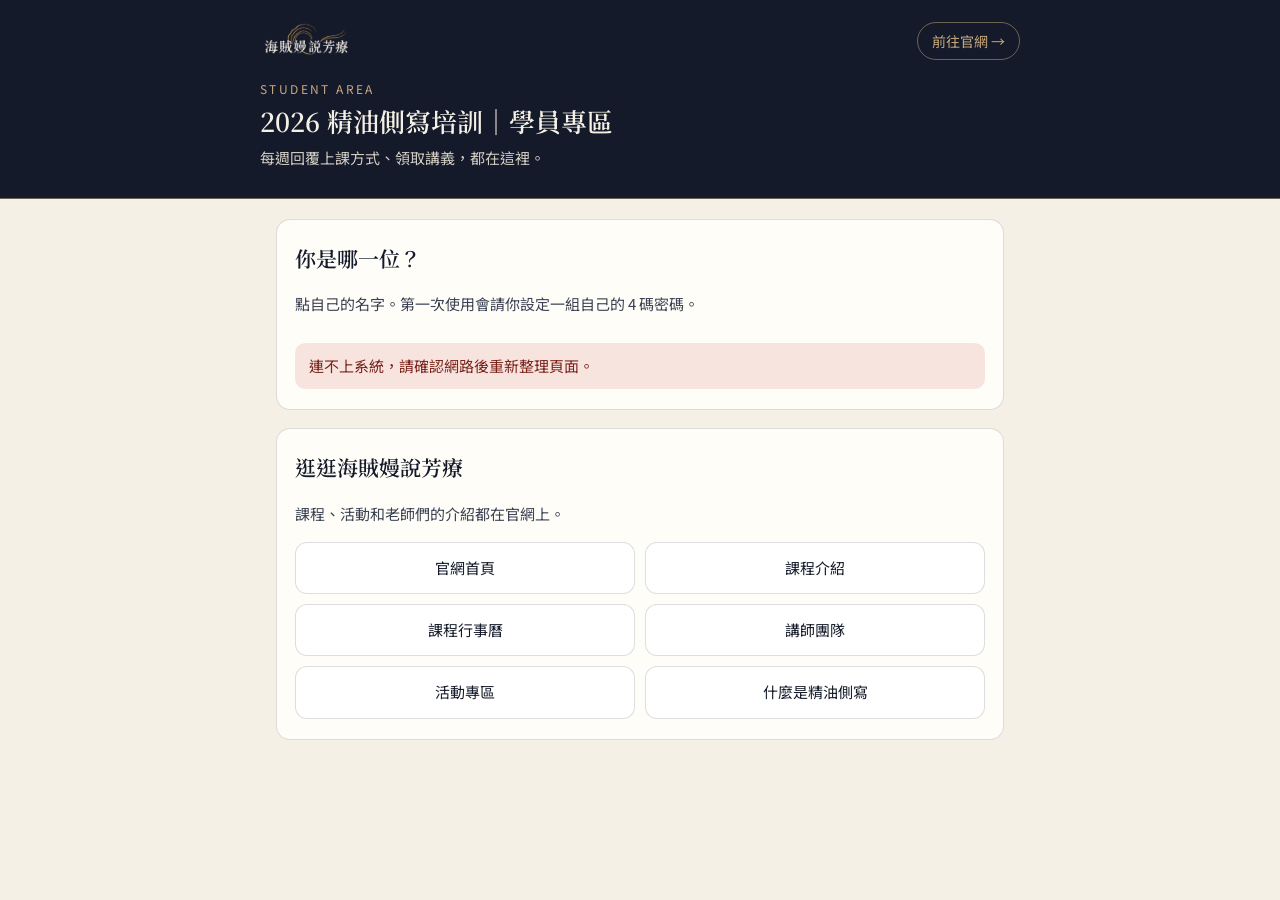
==== commit 3c5e7fbb: "學員專區：保證書改為中文全名＋親筆簽名" ====
--- a/class-2026/index.html
+++ b/class-2026/index.html
@@ -7,7 +7,7 @@
 <title>學員專區｜海賊嫚說芳療</title>
 <link rel="preconnect" href="https://fonts.googleapis.com">
 <link href="https://fonts.googleapis.com/css2?family=Noto+Sans+TC:wght@400;500;700&family=Noto+Serif+TC:wght@600&display=swap" rel="stylesheet">
-<link rel="stylesheet" href="style.css?v=9">
+<link rel="stylesheet" href="style.css?v=10">
 </head>
 <body>
 <header class="top">
@@ -91,8 +91,10 @@
         <ol id="agree-items"></ol>
       </div>
       <label class="agree-check"><input type="checkbox" id="agree-ok"> 我已閱讀，並同意以上內容</label>
-      <label for="agree-sign" class="muted" style="display:block;margin-top:10px">請輸入你的全名（當作簽名）</label>
-      <input type="text" id="agree-sign" maxlength="30" autocomplete="name" placeholder="例如：王小明">
+      <label for="agree-sign" class="muted" style="display:block;margin-top:10px">中文全名</label>
+      <input type="text" id="agree-sign" maxlength="10" autocomplete="name" placeholder="例如：王小明">
+      <div class="row" style="margin-top:12px"><span class="muted">親筆簽名（用手指或滑鼠在框內簽）</span><button class="btn ghost" type="button" id="sig-clear">清除重簽</button></div>
+      <canvas id="sig" class="sig" aria-label="簽名區"></canvas>
       <button class="btn" type="button" id="agree-btn">簽署並開始下載講義</button>
       <div class="alert hidden" id="agree-err"></div>
     </div>
@@ -129,7 +131,7 @@
   </section>
 </main>
 
-<script src="common.js?v=9"></script>
+<script src="common.js?v=10"></script>
 <script>
 const $ = id => document.getElementById(id);
 const store = {
@@ -156,7 +158,7 @@
     locked_prev: '這堂你原本的登記已經截止，不能再更改，有狀況請私訊小馨子。',
     file: '找不到這份講義，請找小馨子。',
     agree: '請先簽署下方的學習保證書，才能下載講義。',
-    sign: '請勾選同意，並輸入你的全名。',
+    sign: '請勾選同意，輸入中文全名並親筆簽名。',
   })[code] || '系統忙碌中，請稍後再試，或找小馨子。（' + code + '）';
 }
 
@@ -322,7 +324,10 @@
 function renderHandouts() {
   const list = state.handouts;
   show('dl-empty', list.length === 0);
-  show('agree-box', list.length > 0 && !state.agreed);
+  const needSign = list.length > 0 && !state.agreed;
+  const wasHidden = $('agree-box').classList.contains('hidden');
+  show('agree-box', needSign);
+  if (needSign && wasHidden) sigSetup();
   $('dl-list').innerHTML = state.agreed ? list.map(dlItem).join('')
     : list.map(h => `<li><span><span class="badge">${esc(h.session)}</span> ${esc(h.title)}<br><small class="muted">簽署保證書後即可下載</small></span></li>`).join('');
 }
@@ -334,18 +339,21 @@
 }
 
 async function agree() {
-  const sign = $('agree-sign').value.trim();
+  const sign = $('agree-sign').value.replace(/\s/g, '');
   show('agree-err', false);
-  if (!$('agree-ok').checked || !sign) { $('agree-err').textContent = errText('sign'); show('agree-err'); return; }
+  const err = !$('agree-ok').checked ? '請先勾選「我已閱讀，並同意以上內容」。'
+    : !/^[\u4e00-\u9fff‧·．]{2,10}$/.test(sign) ? '請輸入中文全名（例如：王小明）。'
+    : sig.strokes < 1 || sig.ink < 60 ? '請在框內親筆簽名。' : '';
+  if (err) { $('agree-err').textContent = err; show('agree-err'); return; }
   $('agree-btn').disabled = true;
   try {
-    const r = await api({ action: 'agree', name: state.name, pin: state.pin, sign, version: AGREEMENT.version });
+    const r = await api({ action: 'agree', name: state.name, pin: state.pin, sign, sig: sigImage(), version: AGREEMENT.version });
     if (!r.ok) throw new Error(r.error);
     state.agreed = true;
     $('agree-done').textContent = '已收到你的學習保證書，謝謝！現在可以下載講義了。'; show('agree-done');
     renderHandouts();
   } catch (e) {
-    $('agree-err').textContent = e.message === 'sign' ? errText('sign') : '送出失敗，請再試一次；一直不行請找小馨子。'; show('agree-err');
+    $('agree-err').textContent = e.message === 'sign' || e.message === 'sig' ? errText('sign') : '送出失敗，請再試一次；一直不行請找小馨子。'; show('agree-err');
   } finally { $('agree-btn').disabled = false; }
 }
 
@@ -368,6 +376,36 @@
   }
 }
 
+// ---------- 手寫簽名 ----------
+const sig = { strokes: 0, ink: 0, drawing: false, last: null };
+function sigSetup() {
+  const c = $('sig'), ctx = c.getContext('2d');
+  const ratio = window.devicePixelRatio || 1;
+  const w = c.clientWidth || 300, h = c.clientHeight || 160;
+  c.width = w * ratio; c.height = h * ratio;
+  ctx.setTransform(ratio, 0, 0, ratio, 0, 0);
+  ctx.lineWidth = 2.6; ctx.lineCap = 'round'; ctx.lineJoin = 'round'; ctx.strokeStyle = '#141A29';
+  sig.strokes = 0; sig.ink = 0;
+}
+function sigPos(e) { const r = $('sig').getBoundingClientRect(); return { x: e.clientX - r.left, y: e.clientY - r.top }; }
+function sigImage() {
+  // 白底縮成寬 600 的 PNG
+  const c = $('sig'), out = document.createElement('canvas');
+  out.width = 600; out.height = Math.round(600 * c.height / c.width);
+  const o = out.getContext('2d'); o.fillStyle = '#fff'; o.fillRect(0, 0, out.width, out.height);
+  o.drawImage(c, 0, 0, out.width, out.height);
+  return out.toDataURL('image/png');
+}
+$('sig').addEventListener('pointerdown', e => { e.preventDefault(); $('sig').setPointerCapture(e.pointerId); sig.drawing = true; sig.last = sigPos(e); sig.strokes++; });
+$('sig').addEventListener('pointermove', e => {
+  if (!sig.drawing) return; e.preventDefault();
+  const p = sigPos(e), ctx = $('sig').getContext('2d');
+  ctx.beginPath(); ctx.moveTo(sig.last.x, sig.last.y); ctx.lineTo(p.x, p.y); ctx.stroke();
+  sig.ink += Math.hypot(p.x - sig.last.x, p.y - sig.last.y); sig.last = p;
+});
+['pointerup', 'pointercancel', 'pointerleave'].forEach(t => $('sig').addEventListener(t, () => { sig.drawing = false; }));
+$('sig-clear').addEventListener('click', sigSetup);
+
 // ---------- 事件 ----------
 $('names').addEventListener('click', e => { const b = e.target.closest('[data-name]'); if (b) askPin(b.dataset.name); });
 $('pin-back').addEventListener('click', () => only(['step-name']));
--- a/class-2026/style.css
+++ b/class-2026/style.css
@@ -85,6 +85,7 @@
 .agree-text p { margin: 0 0 4px; }
 .agree-text ol { margin: 0; padding-left: 1.3em; }
 .agree-text li { margin: 3px 0; }
+.sig { display: block; width: 100%; height: 170px; margin-top: 6px; background: #fff; border: 1.5px dashed var(--amber-deep); border-radius: 10px; touch-action: none; cursor: crosshair; }
 .agree-check { display: flex; gap: 8px; align-items: center; margin-top: 12px; font-size: 16px; cursor: pointer; }
 .agree-check input { width: 20px; height: 20px; }
 
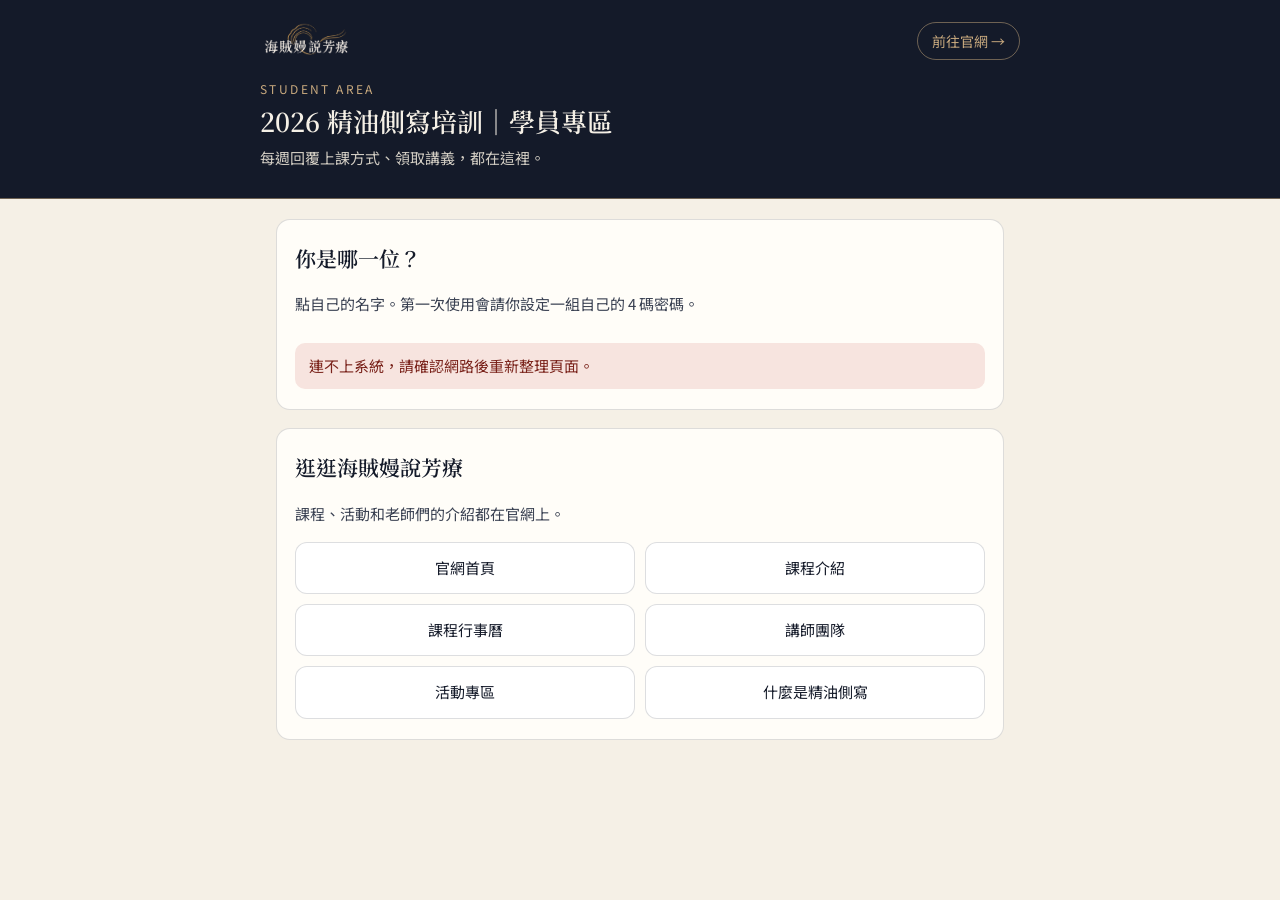
==== commit 4c6e850f: "學員專區：講義在登記上課日前一天早上 8 點開放" ====
--- a/class-2026/index.html
+++ b/class-2026/index.html
@@ -7,7 +7,7 @@
 <title>學員專區｜海賊嫚說芳療</title>
 <link rel="preconnect" href="https://fonts.googleapis.com">
 <link href="https://fonts.googleapis.com/css2?family=Noto+Sans+TC:wght@400;500;700&family=Noto+Serif+TC:wght@600&display=swap" rel="stylesheet">
-<link rel="stylesheet" href="style.css?v=10">
+<link rel="stylesheet" href="style.css?v=11">
 </head>
 <body>
 <header class="top">
@@ -82,7 +82,7 @@
   <!-- 4. 講義 -->
   <section class="card hidden" id="step-dl">
     <h2>我的講義</h2>
-    <p class="muted">每份講義都印有你的名字，僅供個人學習使用，請不要轉傳。老師更新內容時，會標示「有新版」，請重新下載。</p>
+    <p class="muted">每份講義都印有你的名字，僅供個人學習使用，請不要轉傳。講義在<b>你登記上課那天的前一天早上 8 點</b>開放下載（週三班是週二早上，週六班和請假是週五早上）。老師更新內容時，會標示「有新版」，請重新下載。</p>
     <div class="agree hidden" id="agree-box">
       <h3 id="agree-title" style="margin-top:6px">學習保證書</h3>
       <p class="muted" style="margin:0 0 6px">下載講義前，請先閱讀並簽署。只要填一次。</p>
@@ -131,7 +131,7 @@
   </section>
 </main>
 
-<script src="common.js?v=10"></script>
+<script src="common.js?v=11"></script>
 <script>
 const $ = id => document.getElementById(id);
 const store = {
@@ -158,6 +158,7 @@
     locked_prev: '這堂你原本的登記已經截止，不能再更改，有狀況請私訊小馨子。',
     file: '找不到這份講義，請找小馨子。',
     agree: '請先簽署下方的學習保證書，才能下載講義。',
+    notyet: '這份講義還沒到開放時間，到了就能下載。',
     sign: '請勾選同意，輸入中文全名並親筆簽名。',
   })[code] || '系統忙碌中，請稍後再試，或找小馨子。（' + code + '）';
 }
@@ -315,6 +316,8 @@
 
 // ---------- 講義 ----------
 function dlItem(h) {
+  if (h.locked) return `<li><span><span class="badge">${esc(h.session)}</span> ${esc(h.title)}<br><small class="muted">${esc(h.opens)}開放下載</small></span>` +
+    `<span class="badge" style="white-space:nowrap">尚未開放</span></li>`;
   const tag = h.isNew ? ' <span class="badge" style="background:#F7E4DF;color:#7A231B">有新版</span>'
     : h.downloaded ? ' <small class="muted">已下載</small>' : '';
   return `<li><span><span class="badge">${esc(h.session)}</span> ${esc(h.title)}${tag}<br><small class="muted">${esc(h.updated || '')} 更新</small></span>` +
@@ -371,7 +374,7 @@
     renderHandouts();
   } catch (e) {
     if (e.message === 'agree') { state.agreed = false; renderHandouts(); }
-    $('dl-err').textContent = e.message === 'agree' ? errText('agree') : '下載失敗，請再試一次；一直不行請找小馨子。'; show('dl-err');
+    $('dl-err').textContent = (e.message === 'agree' || e.message === 'notyet') ? errText(e.message) : '下載失敗，請再試一次；一直不行請找小馨子。'; show('dl-err');
     btn.disabled = false; btn.textContent = old;
   }
 }
